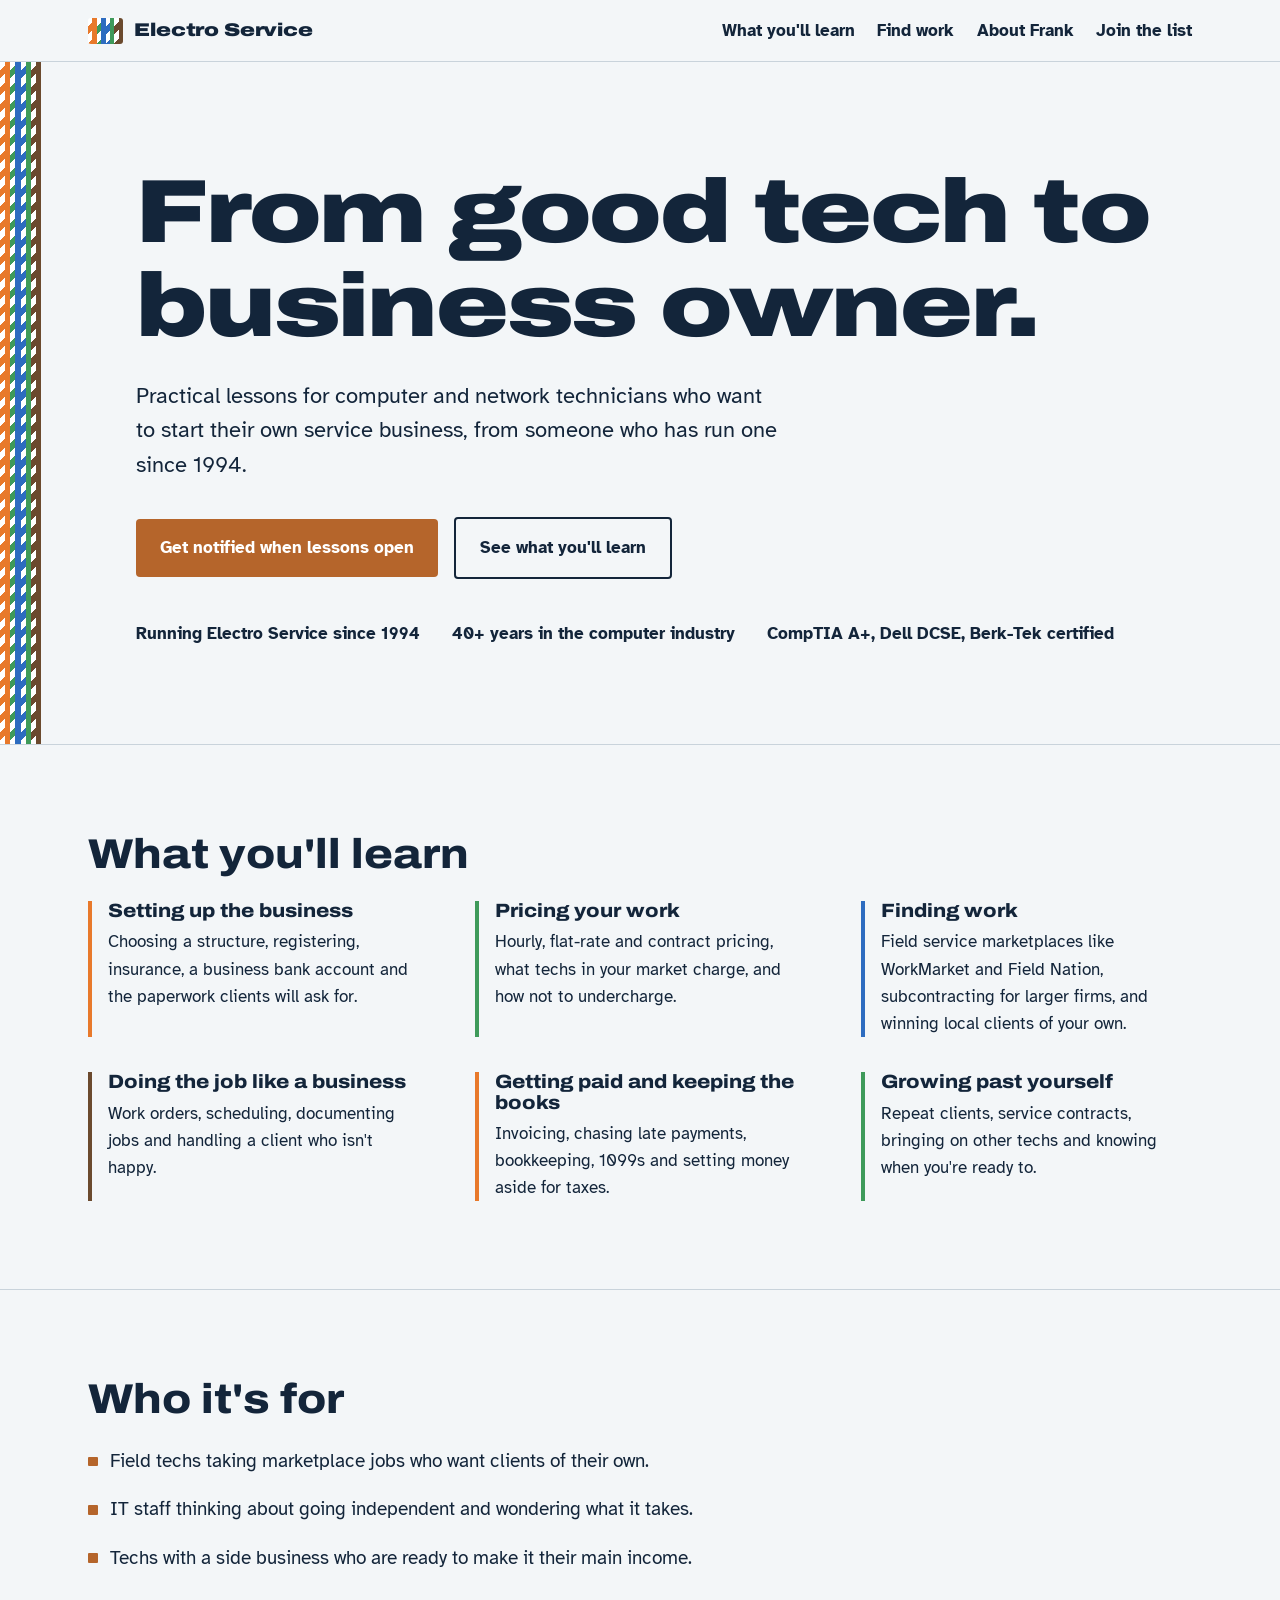
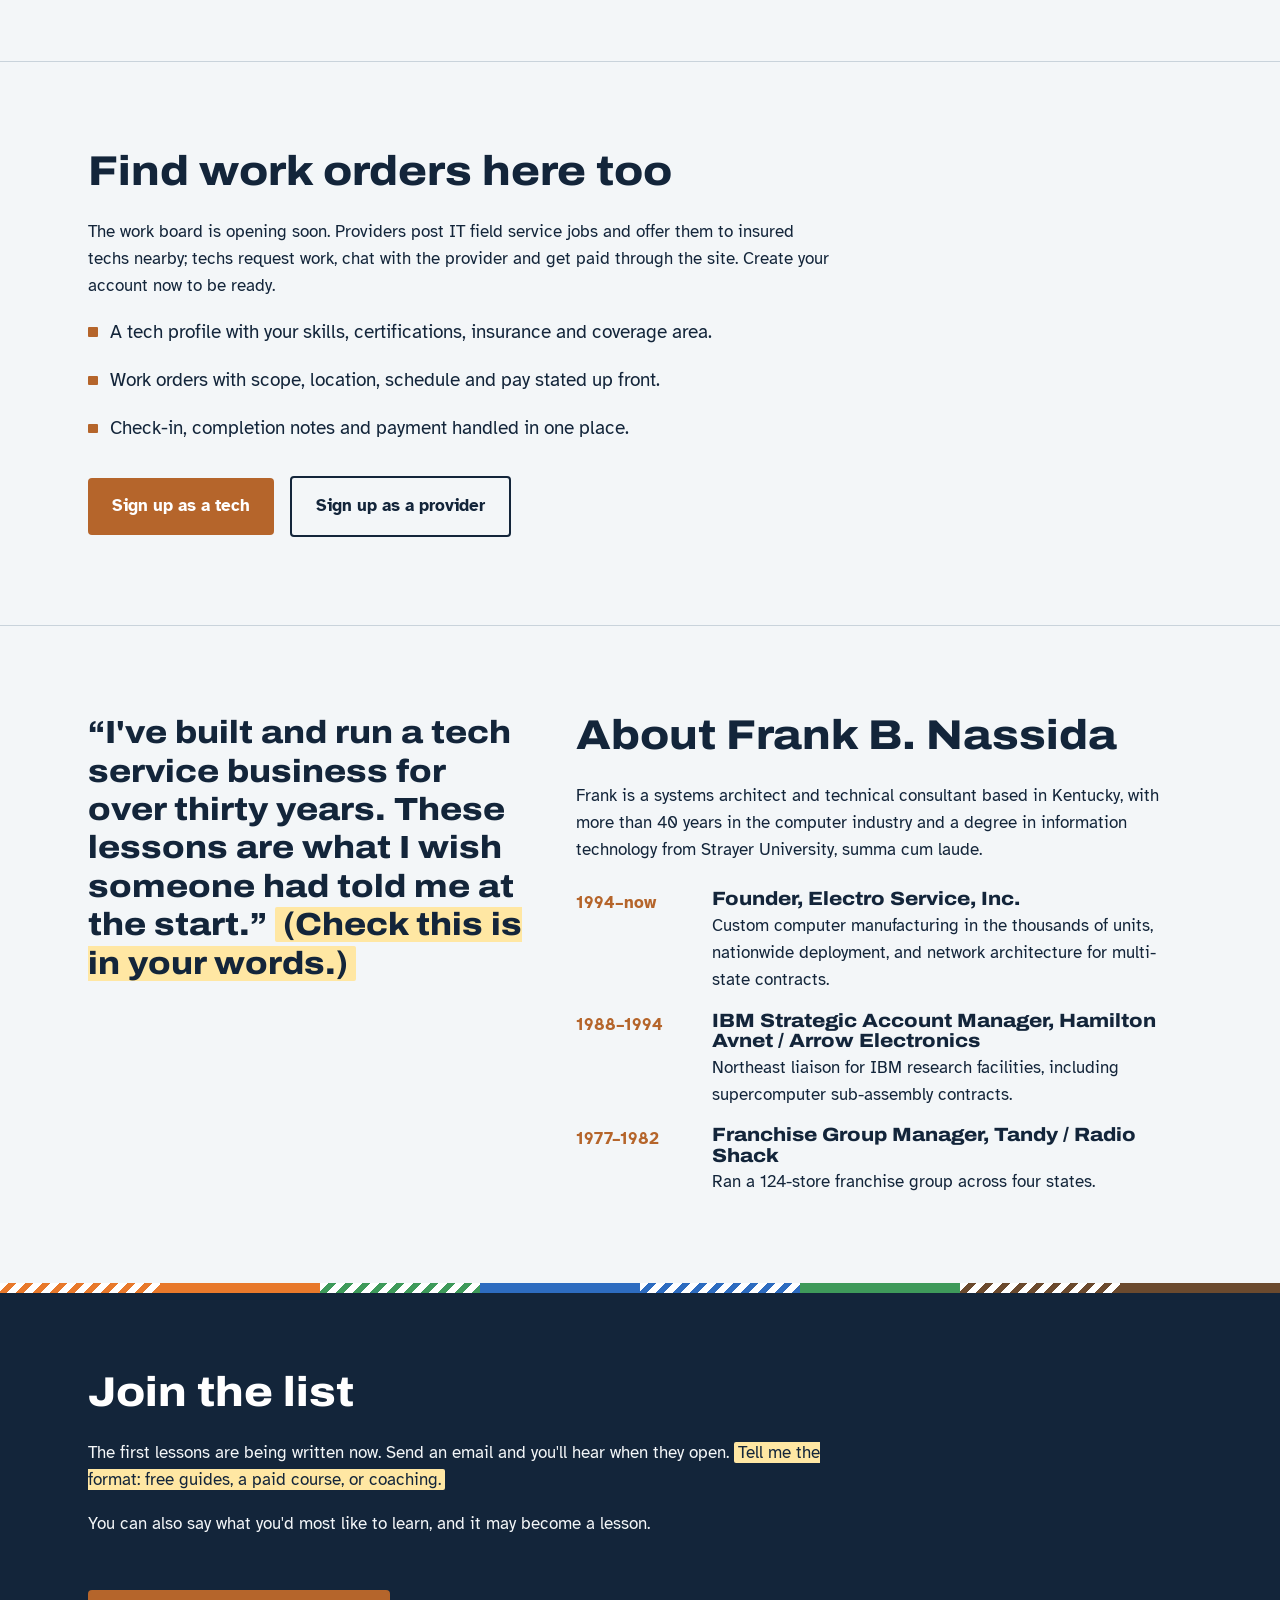
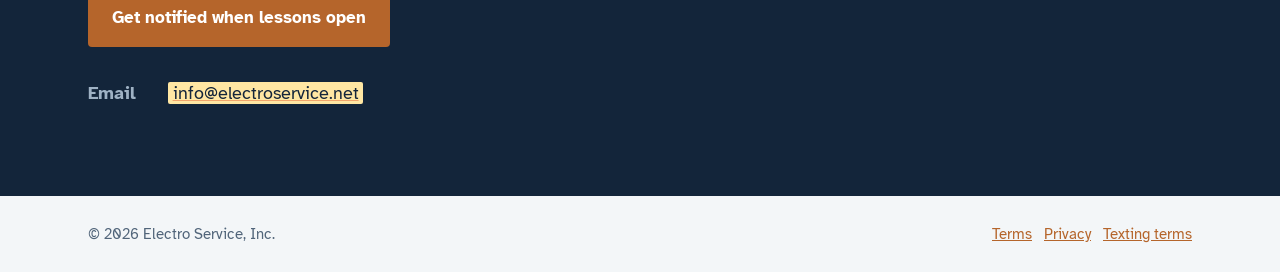
==== index.html @ e8573225 "Stage 6: texting through Twilio with masked numbers, verified opt-in, STOP handling, public texting " ====
<!DOCTYPE html>
<html lang="en">
<head>
<meta charset="utf-8">
<meta name="viewport" content="width=device-width, initial-scale=1">
<title>Electro Service | Start your own tech service business</title>
<meta name="description" content="Practical lessons for computer and network technicians starting their own service business, from a consultant who has run one since 1994.">
<link rel="preconnect" href="https://fonts.googleapis.com">
<link rel="preconnect" href="https://fonts.gstatic.com" crossorigin>
<link href="https://fonts.googleapis.com/css2?family=Archivo:wdth,wght@112,500;112,800;125,900&family=Atkinson+Hyperlegible:ital,wght@0,400;0,700;1,400&display=swap" rel="stylesheet">
<style>
  :root{
    --ink:#13253A;        /* deep slate blue: text, dark panels */
    --paper:#F3F6F8;      /* cool off-white page */
    --copper:#B5652B;     /* bare copper: links, primary action */
    --line:#C9D3DB;       /* quiet rules */
    /* T568B pair colours: the brand mark */
    --w-orange:#E8792B; --w-green:#3E9A5A; --w-blue:#2D6CC0; --w-brown:#6B4A2E;
    --measure:68ch;
  }
  *{box-sizing:border-box}
  html{scroll-behavior:smooth}
  @media (prefers-reduced-motion:reduce){html{scroll-behavior:auto}*{animation:none!important;transition:none!important}}
  body{margin:0;background:var(--paper);color:var(--ink);
    font:1.0625rem/1.6 "Atkinson Hyperlegible",system-ui,sans-serif}
  a{color:var(--copper)}
  a:focus-visible,button:focus-visible{outline:3px solid var(--w-blue);outline-offset:3px;border-radius:2px}
  .wrap{max-width:72rem;margin:0 auto;padding:0 1.5rem}
  h1,h2,h3{font-family:Archivo,sans-serif;font-stretch:112%;line-height:1.05;margin:0}
  h2{font-size:clamp(1.9rem,3.6vw,2.6rem);font-weight:800;margin-bottom:1.5rem}
  h3{font-size:1.2rem;font-weight:800}
  p{max-width:var(--measure)}
  .todo{background:#FFE7A3;color:var(--ink);padding:0 .25em;border-radius:2px}

  /* the wire stripe: eight conductors in T568B order */
  .wires{display:flex;height:100%}
  .wires i{flex:1}
  .wires i:nth-child(1){background:repeating-linear-gradient(135deg,#fff 0 6px,var(--w-orange) 6px 12px)}
  .wires i:nth-child(2){background:var(--w-orange)}
  .wires i:nth-child(3){background:repeating-linear-gradient(135deg,#fff 0 6px,var(--w-green) 6px 12px)}
  .wires i:nth-child(4){background:var(--w-blue)}
  .wires i:nth-child(5){background:repeating-linear-gradient(135deg,#fff 0 6px,var(--w-blue) 6px 12px)}
  .wires i:nth-child(6){background:var(--w-green)}
  .wires i:nth-child(7){background:repeating-linear-gradient(135deg,#fff 0 6px,var(--w-brown) 6px 12px)}
  .wires i:nth-child(8){background:var(--w-brown)}

  /* header */
  header{border-bottom:1px solid var(--line)}
  header .wrap{display:flex;align-items:center;justify-content:space-between;gap:1rem;padding-block:1rem}
  .brand{display:flex;align-items:center;gap:.7rem;text-decoration:none;color:var(--ink);
    font-family:Archivo,sans-serif;font-weight:900;font-stretch:125%;font-size:1.15rem;letter-spacing:-.01em}
  .brand .wires{width:2.2rem;height:1.6rem;border-radius:3px;overflow:hidden}
  nav{display:flex;gap:1.4rem;flex-wrap:wrap}
  nav a{color:var(--ink);text-decoration:none;font-weight:700}
  nav a:hover{color:var(--copper)}

  /* hero: the cable runs down the left and splays into the headline */
  .hero{position:relative;padding:clamp(3rem,8vw,6.5rem) 0 clamp(3rem,7vw,5rem)}
  .hero .run{position:absolute;left:0;top:0;bottom:0;width:clamp(1.2rem,3.2vw,2.6rem)}
  .hero .run .wires{flex-direction:row}
  .hero .wrap{padding-left:clamp(2.8rem,6vw,4.5rem)}
  .hero h1{font-size:clamp(2.6rem,7.2vw,5.6rem);font-weight:900;font-stretch:125%;letter-spacing:-.025em;max-width:14ch}
  .hero p.lede{font-size:clamp(1.15rem,1.8vw,1.35rem);margin:1.6rem 0 2.2rem;max-width:46ch}
  .actions{display:flex;flex-wrap:wrap;gap:1rem;align-items:center}
  .btn{display:inline-block;padding:.95rem 1.5rem;font-weight:700;text-decoration:none;border-radius:4px;font-size:1.05rem}
  .btn.primary{background:var(--copper);color:#fff}
  .btn.primary:hover{background:#9A5323}
  .btn.plain{color:var(--ink);border:2px solid var(--ink)}
  .btn.plain:hover{background:var(--ink);color:var(--paper)}
  .hero .facts{display:flex;flex-wrap:wrap;gap:.5rem 2rem;margin-top:2.6rem;padding:0;list-style:none;font-weight:700}

  section{padding:clamp(3rem,7vw,5.5rem) 0;border-top:1px solid var(--line)}

  /* services: a plain two-column list, not cards */
  .services{display:grid;grid-template-columns:repeat(auto-fit,minmax(18rem,1fr));gap:2.2rem 3.5rem;margin:0;padding:0;list-style:none}
  .services li{padding-left:1rem;border-left:4px solid var(--c,var(--w-blue))}
  .services li:nth-child(4n+1){--c:var(--w-orange)}
  .services li:nth-child(4n+2){--c:var(--w-green)}
  .services li:nth-child(4n+3){--c:var(--w-blue)}
  .services li:nth-child(4n+4){--c:var(--w-brown)}
  .services p{margin:.45rem 0 0}

  /* how a call goes: a real sequence */
  .steps{counter-reset:s;display:grid;grid-template-columns:repeat(auto-fit,minmax(15rem,1fr));gap:2rem;margin:0;padding:0;list-style:none}
  .steps li{counter-increment:s}
  .steps li::before{content:counter(s);display:block;font-family:Archivo,sans-serif;font-weight:900;font-stretch:125%;
    font-size:3rem;line-height:1;color:var(--copper);margin-bottom:.6rem}
  .steps p{margin:.4rem 0 0}

  .audience{margin:0;padding:0;list-style:none;display:grid;gap:1.1rem;max-width:var(--measure)}
  .audience li{font-size:1.2rem;padding-left:1.4rem;position:relative}
  .audience li::before{content:"";position:absolute;left:0;top:.55em;width:.6rem;height:.6rem;background:var(--copper);border-radius:1px}
  .career{margin:1.6rem 0 0;padding:0;list-style:none;display:grid;gap:1.1rem}
  .career li{display:grid;grid-template-columns:7.5rem 1fr;gap:1rem}
  .career .yrs{font-weight:700;color:var(--copper)}
  .career p{margin:.15rem 0 0}
  @media (max-width:760px){.career li{grid-template-columns:1fr;gap:.1rem}}

  /* about */
  .about{display:grid;grid-template-columns:minmax(0,1fr) minmax(0,1.4fr);gap:3rem;align-items:start}
  .about blockquote{margin:0;font-family:Archivo,sans-serif;font-weight:800;font-stretch:112%;font-size:clamp(1.5rem,2.6vw,2rem);line-height:1.2}

  /* contact panel */
  .contact{background:var(--ink);color:var(--paper);border-top:0;position:relative}
  .contact .band{position:absolute;left:0;right:0;top:0;height:10px}
  .contact h2{color:#fff}
  .contact a{color:#F2A46B}
  .contact dl{display:grid;grid-template-columns:max-content 1fr;gap:.9rem 2rem;margin:2rem 0 0;font-size:1.15rem}
  .contact dt{font-weight:700;color:#9FB2C4}
  .contact dd{margin:0}
  .contact .btn.primary{margin-top:2.2rem}

  footer{padding:1.6rem 0;font-size:.95rem;color:#51657A}
  footer .wrap{display:flex;justify-content:space-between;flex-wrap:wrap;gap:1rem}

  @media (max-width:760px){
    nav{display:none}
    .about{grid-template-columns:1fr}
    .contact dl{grid-template-columns:1fr;gap:.2rem}
    .contact dd{margin-bottom:.8rem}
  }
</style>
</head>
<body>

<header>
  <div class="wrap">
    <a class="brand" href="#top" aria-label="Electro Service, home">
      <span class="wires" aria-hidden="true"><i></i><i></i><i></i><i></i><i></i><i></i><i></i><i></i></span>
      Electro Service
    </a>
    <nav aria-label="Main">
      <a href="#learn">What you'll learn</a>
      <a href="#work">Find work</a>
      <a href="#about">About Frank</a>
      <a href="#join">Join the list</a>
    </nav>
  </div>
</header>

<main id="top">
  <div class="hero">
    <div class="run" aria-hidden="true"><span class="wires"><i></i><i></i><i></i><i></i><i></i><i></i><i></i><i></i></span></div>
    <div class="wrap">
      <h1>From good tech to business owner.</h1>
      <p class="lede">Practical lessons for computer and network technicians who want to start their own service business, from someone who has run one since 1994.</p>
      <div class="actions">
        <a class="btn primary" href="mailto:info@electroservice.net?subject=Notify%20me%20when%20lessons%20open">Get notified when lessons open</a>
        <a class="btn plain" href="#learn">See what you'll learn</a>
      </div>
      <ul class="facts">
        <li>Running Electro Service since 1994</li>
        <li>40+ years in the computer industry</li>
        <li>CompTIA A+, Dell DCSE, Berk-Tek certified</li>
      </ul>
    </div>
  </div>

  <section id="learn">
    <div class="wrap">
      <h2>What you'll learn</h2>
      <ul class="services">
        <li><h3>Setting up the business</h3><p>Choosing a structure, registering, insurance, a business bank account and the paperwork clients will ask for.</p></li>
        <li><h3>Pricing your work</h3><p>Hourly, flat-rate and contract pricing, what techs in your market charge, and how not to undercharge.</p></li>
        <li><h3>Finding work</h3><p>Field service marketplaces like WorkMarket and Field Nation, subcontracting for larger firms, and winning local clients of your own.</p></li>
        <li><h3>Doing the job like a business</h3><p>Work orders, scheduling, documenting jobs and handling a client who isn't happy.</p></li>
        <li><h3>Getting paid and keeping the books</h3><p>Invoicing, chasing late payments, bookkeeping, 1099s and setting money aside for taxes.</p></li>
        <li><h3>Growing past yourself</h3><p>Repeat clients, service contracts, bringing on other techs and knowing when you're ready to.</p></li>
      </ul>
    </div>
  </section>

  <section id="who">
    <div class="wrap">
      <h2>Who it's for</h2>
      <ul class="audience">
        <li>Field techs taking marketplace jobs who want clients of their own.</li>
        <li>IT staff thinking about going independent and wondering what it takes.</li>
        <li>Techs with a side business who are ready to make it their main income.</li>
      </ul>
    </div>
  </section>

  <section id="work" class="work">
    <div class="wrap">
      <h2>Find work orders here too</h2>
      <p>The work board is opening soon. Providers post IT field service jobs and offer them to insured techs nearby; techs request work, chat with the provider and get paid through the site. Create your account now to be ready.</p>
      <ul class="audience">
        <li>A tech profile with your skills, certifications, insurance and coverage area.</li>
        <li>Work orders with scope, location, schedule and pay stated up front.</li>
        <li>Check-in, completion notes and payment handled in one place.</li>
      </ul>
      <div class="actions" style="margin-top:2rem">
        <a class="btn primary" href="/portal/register.php?as=tech">Sign up as a tech</a>
        <a class="btn plain" href="/portal/register.php?as=provider">Sign up as a provider</a>
      </div>
    </div>
  </section>

  <section id="about">
    <div class="wrap about">
      <blockquote>“I've built and run a tech service business for over thirty years. These lessons are what I wish someone had told me at the start.” <span class="todo">(Check this is in your words.)</span></blockquote>
      <div>
        <h2>About Frank B. Nassida</h2>
        <p>Frank is a systems architect and technical consultant based in Kentucky, with more than 40 years in the computer industry and a degree in information technology from Strayer University, summa cum laude.</p>
        <ul class="career">
          <li><span class="yrs">1994–now</span><div><h3>Founder, Electro Service, Inc.</h3><p>Custom computer manufacturing in the thousands of units, nationwide deployment, and network architecture for multi-state contracts.</p></div></li>
          <li><span class="yrs">1988–1994</span><div><h3>IBM Strategic Account Manager, Hamilton Avnet / Arrow Electronics</h3><p>Northeast liaison for IBM research facilities, including supercomputer sub-assembly contracts.</p></div></li>
          <li><span class="yrs">1977–1982</span><div><h3>Franchise Group Manager, Tandy / Radio Shack</h3><p>Ran a 124-store franchise group across four states.</p></div></li>
        </ul>
      </div>
    </div>
  </section>

  <section id="join" class="contact">
    <span class="band wires" aria-hidden="true"><i></i><i></i><i></i><i></i><i></i><i></i><i></i><i></i></span>
    <div class="wrap">
      <h2>Join the list</h2>
      <p>The first lessons are being written now. Send an email and you'll hear when they open. <span class="todo">Tell me the format: free guides, a paid course, or coaching.</span></p>
      <p>You can also say what you'd most like to learn, and it may become a lesson.</p>
      <a class="btn primary" href="mailto:info@electroservice.net?subject=Notify%20me%20when%20lessons%20open">Get notified when lessons open</a>
      <dl>
        <dt>Email</dt><dd><a href="mailto:info@electroservice.net"><span class="todo">info@electroservice.net</span></a></dd>
      </dl>
    </div>
  </section>
</main>

<footer>
  <div class="wrap">
    <span>© 2026 Electro Service, Inc.</span>
    <span><a href="/terms.html">Terms</a>&nbsp;&nbsp; <a href="/privacy.html">Privacy</a>&nbsp;&nbsp; <a href="/sms.html">Texting terms</a></span>
  </div>
</footer>

</body>
</html>
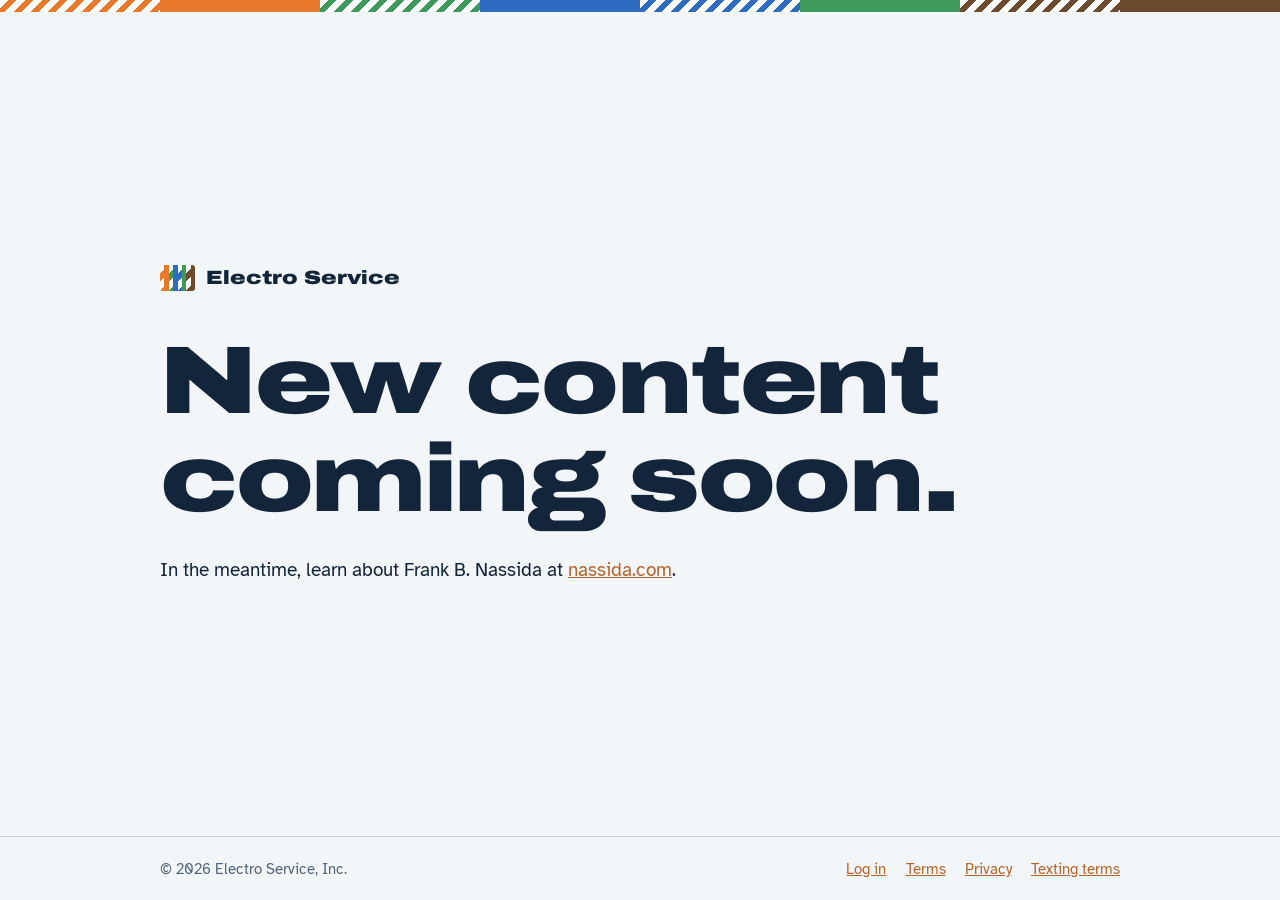
==== commit 60a9e75e: "Temporary coming-soon homepage; full homepage kept as home.html with nassida.com link Co-Authored-By" ====
--- a/index.html
+++ b/index.html
@@ -3,37 +3,21 @@
 <head>
 <meta charset="utf-8">
 <meta name="viewport" content="width=device-width, initial-scale=1">
-<title>Electro Service | Start your own tech service business</title>
-<meta name="description" content="Practical lessons for computer and network technicians starting their own service business, from a consultant who has run one since 1994.">
+<title>Electro Service | New content coming soon</title>
+<meta name="description" content="Electro Service, Inc. New content is coming soon.">
 <link rel="preconnect" href="https://fonts.googleapis.com">
 <link rel="preconnect" href="https://fonts.gstatic.com" crossorigin>
-<link href="https://fonts.googleapis.com/css2?family=Archivo:wdth,wght@112,500;112,800;125,900&family=Atkinson+Hyperlegible:ital,wght@0,400;0,700;1,400&display=swap" rel="stylesheet">
+<link href="https://fonts.googleapis.com/css2?family=Archivo:wdth,wght@125,900&family=Atkinson+Hyperlegible:wght@400;700&display=swap" rel="stylesheet">
 <style>
-  :root{
-    --ink:#13253A;        /* deep slate blue: text, dark panels */
-    --paper:#F3F6F8;      /* cool off-white page */
-    --copper:#B5652B;     /* bare copper: links, primary action */
-    --line:#C9D3DB;       /* quiet rules */
-    /* T568B pair colours: the brand mark */
-    --w-orange:#E8792B; --w-green:#3E9A5A; --w-blue:#2D6CC0; --w-brown:#6B4A2E;
-    --measure:68ch;
-  }
+  :root{--ink:#13253A;--paper:#F3F6F8;--copper:#B5652B;--line:#C9D3DB;--muted:#51657A;
+    --w-orange:#E8792B;--w-green:#3E9A5A;--w-blue:#2D6CC0;--w-brown:#6B4A2E}
   *{box-sizing:border-box}
-  html{scroll-behavior:smooth}
-  @media (prefers-reduced-motion:reduce){html{scroll-behavior:auto}*{animation:none!important;transition:none!important}}
-  body{margin:0;background:var(--paper);color:var(--ink);
-    font:1.0625rem/1.6 "Atkinson Hyperlegible",system-ui,sans-serif}
+  html,body{height:100%}
+  body{margin:0;background:var(--paper);color:var(--ink);font:1.0625rem/1.6 "Atkinson Hyperlegible",system-ui,sans-serif;
+    display:flex;flex-direction:column}
   a{color:var(--copper)}
-  a:focus-visible,button:focus-visible{outline:3px solid var(--w-blue);outline-offset:3px;border-radius:2px}
-  .wrap{max-width:72rem;margin:0 auto;padding:0 1.5rem}
-  h1,h2,h3{font-family:Archivo,sans-serif;font-stretch:112%;line-height:1.05;margin:0}
-  h2{font-size:clamp(1.9rem,3.6vw,2.6rem);font-weight:800;margin-bottom:1.5rem}
-  h3{font-size:1.2rem;font-weight:800}
-  p{max-width:var(--measure)}
-  .todo{background:#FFE7A3;color:var(--ink);padding:0 .25em;border-radius:2px}
-
-  /* the wire stripe: eight conductors in T568B order */
-  .wires{display:flex;height:100%}
+  a:focus-visible{outline:3px solid var(--w-blue);outline-offset:3px}
+  .wires{display:flex}
   .wires i{flex:1}
   .wires i:nth-child(1){background:repeating-linear-gradient(135deg,#fff 0 6px,var(--w-orange) 6px 12px)}
   .wires i:nth-child(2){background:var(--w-orange)}
@@ -43,195 +27,33 @@
   .wires i:nth-child(6){background:var(--w-green)}
   .wires i:nth-child(7){background:repeating-linear-gradient(135deg,#fff 0 6px,var(--w-brown) 6px 12px)}
   .wires i:nth-child(8){background:var(--w-brown)}
-
-  /* header */
-  header{border-bottom:1px solid var(--line)}
-  header .wrap{display:flex;align-items:center;justify-content:space-between;gap:1rem;padding-block:1rem}
-  .brand{display:flex;align-items:center;gap:.7rem;text-decoration:none;color:var(--ink);
-    font-family:Archivo,sans-serif;font-weight:900;font-stretch:125%;font-size:1.15rem;letter-spacing:-.01em}
+  .band{height:12px}
+  main{flex:1;display:flex;align-items:center;padding:3rem 1.5rem}
+  .inner{max-width:60rem;margin:0 auto;width:100%}
+  .brand{display:flex;align-items:center;gap:.7rem;font-family:Archivo,sans-serif;font-weight:900;font-stretch:125%;font-size:1.2rem;margin-bottom:2.5rem}
   .brand .wires{width:2.2rem;height:1.6rem;border-radius:3px;overflow:hidden}
-  nav{display:flex;gap:1.4rem;flex-wrap:wrap}
-  nav a{color:var(--ink);text-decoration:none;font-weight:700}
-  nav a:hover{color:var(--copper)}
-
-  /* hero: the cable runs down the left and splays into the headline */
-  .hero{position:relative;padding:clamp(3rem,8vw,6.5rem) 0 clamp(3rem,7vw,5rem)}
-  .hero .run{position:absolute;left:0;top:0;bottom:0;width:clamp(1.2rem,3.2vw,2.6rem)}
-  .hero .run .wires{flex-direction:row}
-  .hero .wrap{padding-left:clamp(2.8rem,6vw,4.5rem)}
-  .hero h1{font-size:clamp(2.6rem,7.2vw,5.6rem);font-weight:900;font-stretch:125%;letter-spacing:-.025em;max-width:14ch}
-  .hero p.lede{font-size:clamp(1.15rem,1.8vw,1.35rem);margin:1.6rem 0 2.2rem;max-width:46ch}
-  .actions{display:flex;flex-wrap:wrap;gap:1rem;align-items:center}
-  .btn{display:inline-block;padding:.95rem 1.5rem;font-weight:700;text-decoration:none;border-radius:4px;font-size:1.05rem}
-  .btn.primary{background:var(--copper);color:#fff}
-  .btn.primary:hover{background:#9A5323}
-  .btn.plain{color:var(--ink);border:2px solid var(--ink)}
-  .btn.plain:hover{background:var(--ink);color:var(--paper)}
-  .hero .facts{display:flex;flex-wrap:wrap;gap:.5rem 2rem;margin-top:2.6rem;padding:0;list-style:none;font-weight:700}
-
-  section{padding:clamp(3rem,7vw,5.5rem) 0;border-top:1px solid var(--line)}
-
-  /* services: a plain two-column list, not cards */
-  .services{display:grid;grid-template-columns:repeat(auto-fit,minmax(18rem,1fr));gap:2.2rem 3.5rem;margin:0;padding:0;list-style:none}
-  .services li{padding-left:1rem;border-left:4px solid var(--c,var(--w-blue))}
-  .services li:nth-child(4n+1){--c:var(--w-orange)}
-  .services li:nth-child(4n+2){--c:var(--w-green)}
-  .services li:nth-child(4n+3){--c:var(--w-blue)}
-  .services li:nth-child(4n+4){--c:var(--w-brown)}
-  .services p{margin:.45rem 0 0}
-
-  /* how a call goes: a real sequence */
-  .steps{counter-reset:s;display:grid;grid-template-columns:repeat(auto-fit,minmax(15rem,1fr));gap:2rem;margin:0;padding:0;list-style:none}
-  .steps li{counter-increment:s}
-  .steps li::before{content:counter(s);display:block;font-family:Archivo,sans-serif;font-weight:900;font-stretch:125%;
-    font-size:3rem;line-height:1;color:var(--copper);margin-bottom:.6rem}
-  .steps p{margin:.4rem 0 0}
-
-  .audience{margin:0;padding:0;list-style:none;display:grid;gap:1.1rem;max-width:var(--measure)}
-  .audience li{font-size:1.2rem;padding-left:1.4rem;position:relative}
-  .audience li::before{content:"";position:absolute;left:0;top:.55em;width:.6rem;height:.6rem;background:var(--copper);border-radius:1px}
-  .career{margin:1.6rem 0 0;padding:0;list-style:none;display:grid;gap:1.1rem}
-  .career li{display:grid;grid-template-columns:7.5rem 1fr;gap:1rem}
-  .career .yrs{font-weight:700;color:var(--copper)}
-  .career p{margin:.15rem 0 0}
-  @media (max-width:760px){.career li{grid-template-columns:1fr;gap:.1rem}}
-
-  /* about */
-  .about{display:grid;grid-template-columns:minmax(0,1fr) minmax(0,1.4fr);gap:3rem;align-items:start}
-  .about blockquote{margin:0;font-family:Archivo,sans-serif;font-weight:800;font-stretch:112%;font-size:clamp(1.5rem,2.6vw,2rem);line-height:1.2}
-
-  /* contact panel */
-  .contact{background:var(--ink);color:var(--paper);border-top:0;position:relative}
-  .contact .band{position:absolute;left:0;right:0;top:0;height:10px}
-  .contact h2{color:#fff}
-  .contact a{color:#F2A46B}
-  .contact dl{display:grid;grid-template-columns:max-content 1fr;gap:.9rem 2rem;margin:2rem 0 0;font-size:1.15rem}
-  .contact dt{font-weight:700;color:#9FB2C4}
-  .contact dd{margin:0}
-  .contact .btn.primary{margin-top:2.2rem}
-
-  footer{padding:1.6rem 0;font-size:.95rem;color:#51657A}
-  footer .wrap{display:flex;justify-content:space-between;flex-wrap:wrap;gap:1rem}
-
-  @media (max-width:760px){
-    nav{display:none}
-    .about{grid-template-columns:1fr}
-    .contact dl{grid-template-columns:1fr;gap:.2rem}
-    .contact dd{margin-bottom:.8rem}
-  }
+  h1{font-family:Archivo,sans-serif;font-weight:900;font-stretch:125%;letter-spacing:-.025em;line-height:1.02;
+    font-size:clamp(2.8rem,8vw,6rem);margin:0;max-width:12ch}
+  p{max-width:46ch;font-size:1.2rem;margin:1.6rem 0 0}
+  footer{border-top:1px solid var(--line);padding:1.2rem 1.5rem;color:var(--muted);font-size:.95rem}
+  footer .row{max-width:60rem;margin:0 auto;display:flex;justify-content:space-between;flex-wrap:wrap;gap:1rem}
+  footer nav{display:flex;gap:1.2rem;flex-wrap:wrap}
 </style>
 </head>
 <body>
-
-<header>
-  <div class="wrap">
-    <a class="brand" href="#top" aria-label="Electro Service, home">
-      <span class="wires" aria-hidden="true"><i></i><i></i><i></i><i></i><i></i><i></i><i></i><i></i></span>
-      Electro Service
-    </a>
-    <nav aria-label="Main">
-      <a href="#learn">What you'll learn</a>
-      <a href="#work">Find work</a>
-      <a href="#about">About Frank</a>
-      <a href="#join">Join the list</a>
-    </nav>
+<span class="band wires" aria-hidden="true"><i></i><i></i><i></i><i></i><i></i><i></i><i></i><i></i></span>
+<main>
+  <div class="inner">
+    <div class="brand"><span class="wires" aria-hidden="true"><i></i><i></i><i></i><i></i><i></i><i></i><i></i><i></i></span>Electro Service</div>
+    <h1>New content coming soon.</h1>
+    <p>In the meantime, learn about Frank B. Nassida at <a href="https://nassida.com" rel="noopener">nassida.com</a>.</p>
   </div>
-</header>
-
-<main id="top">
-  <div class="hero">
-    <div class="run" aria-hidden="true"><span class="wires"><i></i><i></i><i></i><i></i><i></i><i></i><i></i><i></i></span></div>
-    <div class="wrap">
-      <h1>From good tech to business owner.</h1>
-      <p class="lede">Practical lessons for computer and network technicians who want to start their own service business, from someone who has run one since 1994.</p>
-      <div class="actions">
-        <a class="btn primary" href="mailto:info@electroservice.net?subject=Notify%20me%20when%20lessons%20open">Get notified when lessons open</a>
-        <a class="btn plain" href="#learn">See what you'll learn</a>
-      </div>
-      <ul class="facts">
-        <li>Running Electro Service since 1994</li>
-        <li>40+ years in the computer industry</li>
-        <li>CompTIA A+, Dell DCSE, Berk-Tek certified</li>
-      </ul>
-    </div>
-  </div>
-
-  <section id="learn">
-    <div class="wrap">
-      <h2>What you'll learn</h2>
-      <ul class="services">
-        <li><h3>Setting up the business</h3><p>Choosing a structure, registering, insurance, a business bank account and the paperwork clients will ask for.</p></li>
-        <li><h3>Pricing your work</h3><p>Hourly, flat-rate and contract pricing, what techs in your market charge, and how not to undercharge.</p></li>
-        <li><h3>Finding work</h3><p>Field service marketplaces like WorkMarket and Field Nation, subcontracting for larger firms, and winning local clients of your own.</p></li>
-        <li><h3>Doing the job like a business</h3><p>Work orders, scheduling, documenting jobs and handling a client who isn't happy.</p></li>
-        <li><h3>Getting paid and keeping the books</h3><p>Invoicing, chasing late payments, bookkeeping, 1099s and setting money aside for taxes.</p></li>
-        <li><h3>Growing past yourself</h3><p>Repeat clients, service contracts, bringing on other techs and knowing when you're ready to.</p></li>
-      </ul>
-    </div>
-  </section>
-
-  <section id="who">
-    <div class="wrap">
-      <h2>Who it's for</h2>
-      <ul class="audience">
-        <li>Field techs taking marketplace jobs who want clients of their own.</li>
-        <li>IT staff thinking about going independent and wondering what it takes.</li>
-        <li>Techs with a side business who are ready to make it their main income.</li>
-      </ul>
-    </div>
-  </section>
-
-  <section id="work" class="work">
-    <div class="wrap">
-      <h2>Find work orders here too</h2>
-      <p>The work board is opening soon. Providers post IT field service jobs and offer them to insured techs nearby; techs request work, chat with the provider and get paid through the site. Create your account now to be ready.</p>
-      <ul class="audience">
-        <li>A tech profile with your skills, certifications, insurance and coverage area.</li>
-        <li>Work orders with scope, location, schedule and pay stated up front.</li>
-        <li>Check-in, completion notes and payment handled in one place.</li>
-      </ul>
-      <div class="actions" style="margin-top:2rem">
-        <a class="btn primary" href="/portal/register.php?as=tech">Sign up as a tech</a>
-        <a class="btn plain" href="/portal/register.php?as=provider">Sign up as a provider</a>
-      </div>
-    </div>
-  </section>
-
-  <section id="about">
-    <div class="wrap about">
-      <blockquote>“I've built and run a tech service business for over thirty years. These lessons are what I wish someone had told me at the start.” <span class="todo">(Check this is in your words.)</span></blockquote>
-      <div>
-        <h2>About Frank B. Nassida</h2>
-        <p>Frank is a systems architect and technical consultant based in Kentucky, with more than 40 years in the computer industry and a degree in information technology from Strayer University, summa cum laude.</p>
-        <ul class="career">
-          <li><span class="yrs">1994–now</span><div><h3>Founder, Electro Service, Inc.</h3><p>Custom computer manufacturing in the thousands of units, nationwide deployment, and network architecture for multi-state contracts.</p></div></li>
-          <li><span class="yrs">1988–1994</span><div><h3>IBM Strategic Account Manager, Hamilton Avnet / Arrow Electronics</h3><p>Northeast liaison for IBM research facilities, including supercomputer sub-assembly contracts.</p></div></li>
-          <li><span class="yrs">1977–1982</span><div><h3>Franchise Group Manager, Tandy / Radio Shack</h3><p>Ran a 124-store franchise group across four states.</p></div></li>
-        </ul>
-      </div>
-    </div>
-  </section>
-
-  <section id="join" class="contact">
-    <span class="band wires" aria-hidden="true"><i></i><i></i><i></i><i></i><i></i><i></i><i></i><i></i></span>
-    <div class="wrap">
-      <h2>Join the list</h2>
-      <p>The first lessons are being written now. Send an email and you'll hear when they open. <span class="todo">Tell me the format: free guides, a paid course, or coaching.</span></p>
-      <p>You can also say what you'd most like to learn, and it may become a lesson.</p>
-      <a class="btn primary" href="mailto:info@electroservice.net?subject=Notify%20me%20when%20lessons%20open">Get notified when lessons open</a>
-      <dl>
-        <dt>Email</dt><dd><a href="mailto:info@electroservice.net"><span class="todo">info@electroservice.net</span></a></dd>
-      </dl>
-    </div>
-  </section>
 </main>
-
 <footer>
-  <div class="wrap">
+  <div class="row">
     <span>© 2026 Electro Service, Inc.</span>
-    <span><a href="/terms.html">Terms</a>&nbsp;&nbsp; <a href="/privacy.html">Privacy</a>&nbsp;&nbsp; <a href="/sms.html">Texting terms</a></span>
+    <nav aria-label="Site"><a href="/portal/login.php">Log in</a><a href="/terms.html">Terms</a><a href="/privacy.html">Privacy</a><a href="/sms.html">Texting terms</a></nav>
   </div>
 </footer>
-
 </body>
 </html>
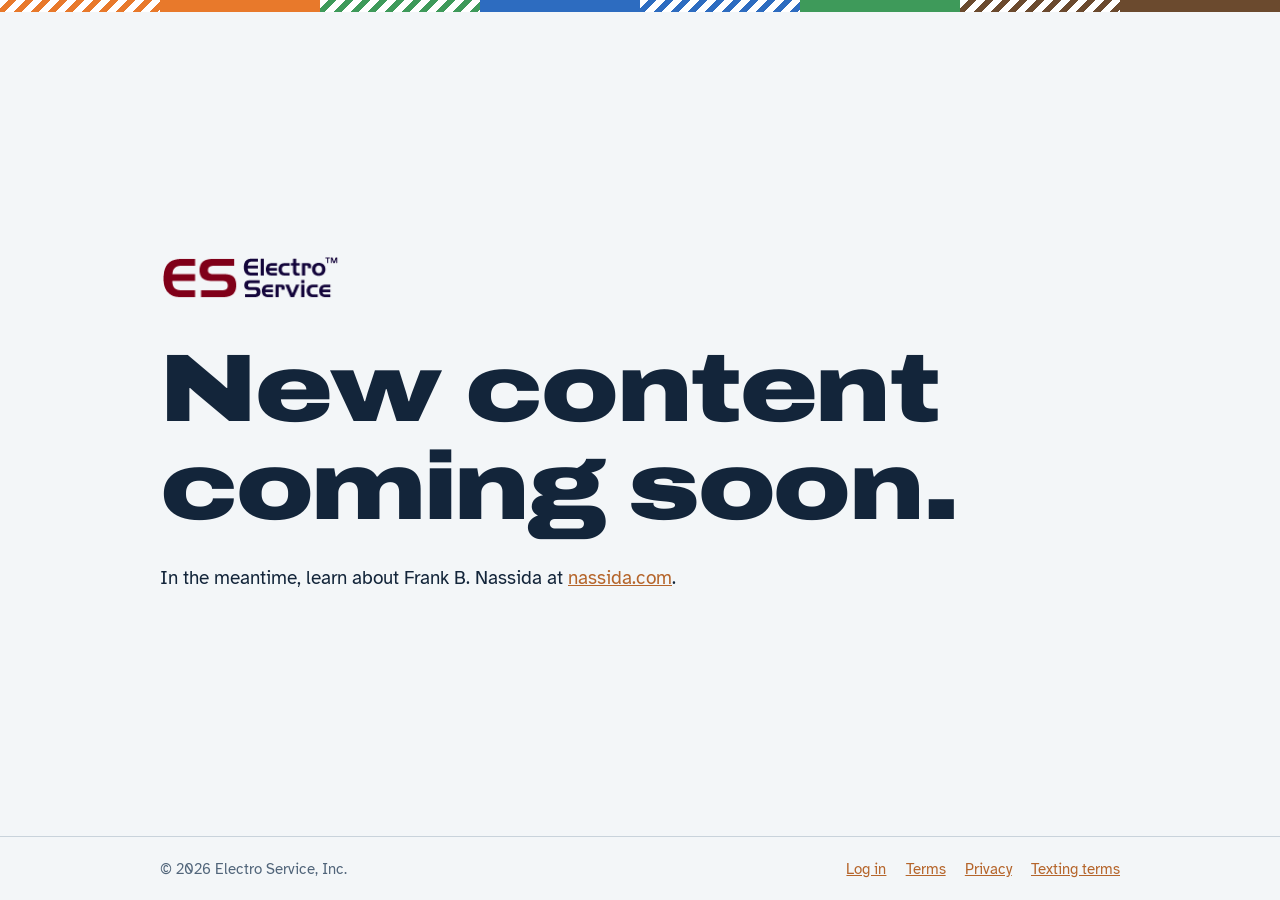
==== commit 58185b7e: "Add Electro Service logo to site header and coming-soon page Co-Authored-By: Claude Opus 5.5 <norepl" ====
--- a/index.html
+++ b/index.html
@@ -38,13 +38,14 @@
   footer{border-top:1px solid var(--line);padding:1.2rem 1.5rem;color:var(--muted);font-size:.95rem}
   footer .row{max-width:60rem;margin:0 auto;display:flex;justify-content:space-between;flex-wrap:wrap;gap:1rem}
   footer nav{display:flex;gap:1.2rem;flex-wrap:wrap}
+  .brand img{display:block;height:2.9rem;width:auto}
 </style>
 </head>
 <body>
 <span class="band wires" aria-hidden="true"><i></i><i></i><i></i><i></i><i></i><i></i><i></i><i></i></span>
 <main>
   <div class="inner">
-    <div class="brand"><span class="wires" aria-hidden="true"><i></i><i></i><i></i><i></i><i></i><i></i><i></i><i></i></span>Electro Service</div>
+    <div class="brand"><img src="/assets/logobig.gif" width="182" height="47" alt="Electro Service"></div>
     <h1>New content coming soon.</h1>
     <p>In the meantime, learn about Frank B. Nassida at <a href="https://nassida.com" rel="noopener">nassida.com</a>.</p>
   </div>
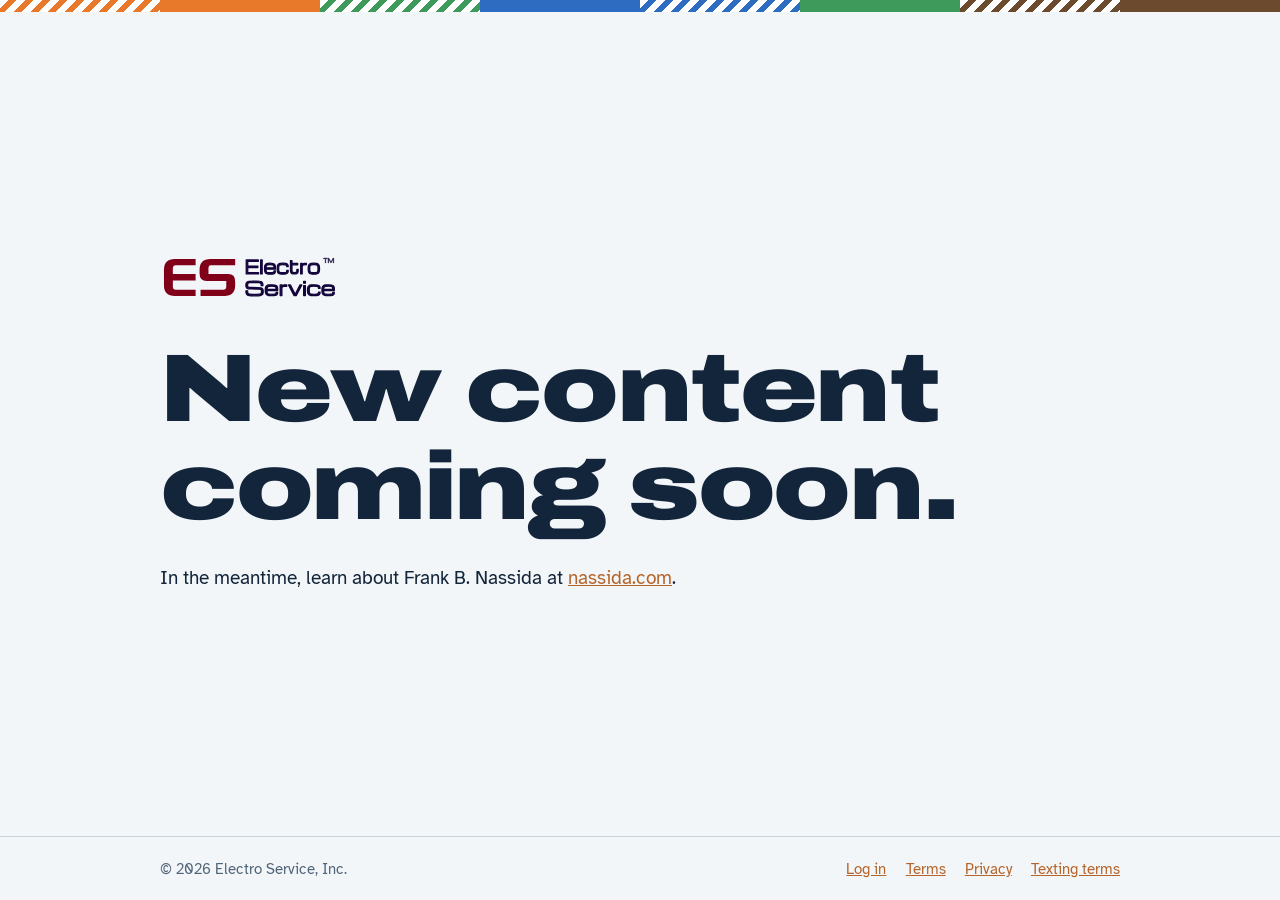
==== commit 0f4ad22c: "Sharp SVG version of the Electro Service logo for all screen sizes Co-Authored-By: Claude Opus 5.5 <" ====
--- a/index.html
+++ b/index.html
@@ -45,7 +45,7 @@
 <span class="band wires" aria-hidden="true"><i></i><i></i><i></i><i></i><i></i><i></i><i></i><i></i></span>
 <main>
   <div class="inner">
-    <div class="brand"><img src="/assets/logobig.gif" width="182" height="47" alt="Electro Service"></div>
+    <div class="brand"><img src="/assets/logo.svg" width="182" height="47" alt="Electro Service"></div>
     <h1>New content coming soon.</h1>
     <p>In the meantime, learn about Frank B. Nassida at <a href="https://nassida.com" rel="noopener">nassida.com</a>.</p>
   </div>
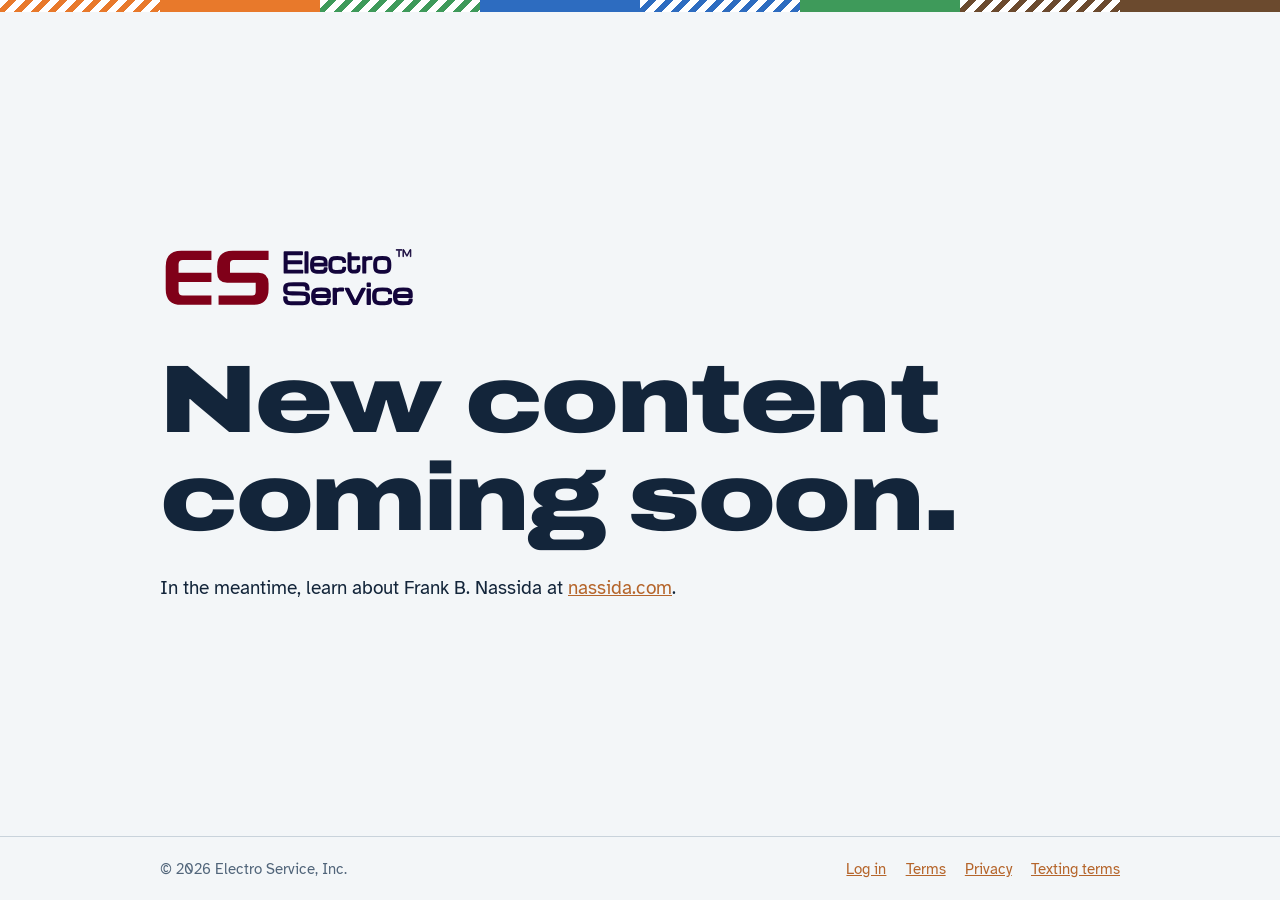
==== commit ede9d5f4: "Larger logo on coming-soon page Co-Authored-By: Claude Opus 5.5 <noreply@anthropic.com> Claude-Sessi" ====
--- a/index.html
+++ b/index.html
@@ -38,7 +38,7 @@
   footer{border-top:1px solid var(--line);padding:1.2rem 1.5rem;color:var(--muted);font-size:.95rem}
   footer .row{max-width:60rem;margin:0 auto;display:flex;justify-content:space-between;flex-wrap:wrap;gap:1rem}
   footer nav{display:flex;gap:1.2rem;flex-wrap:wrap}
-  .brand img{display:block;height:2.9rem;width:auto}
+  .brand img{display:block;height:4.2rem;width:auto}
 </style>
 </head>
 <body>
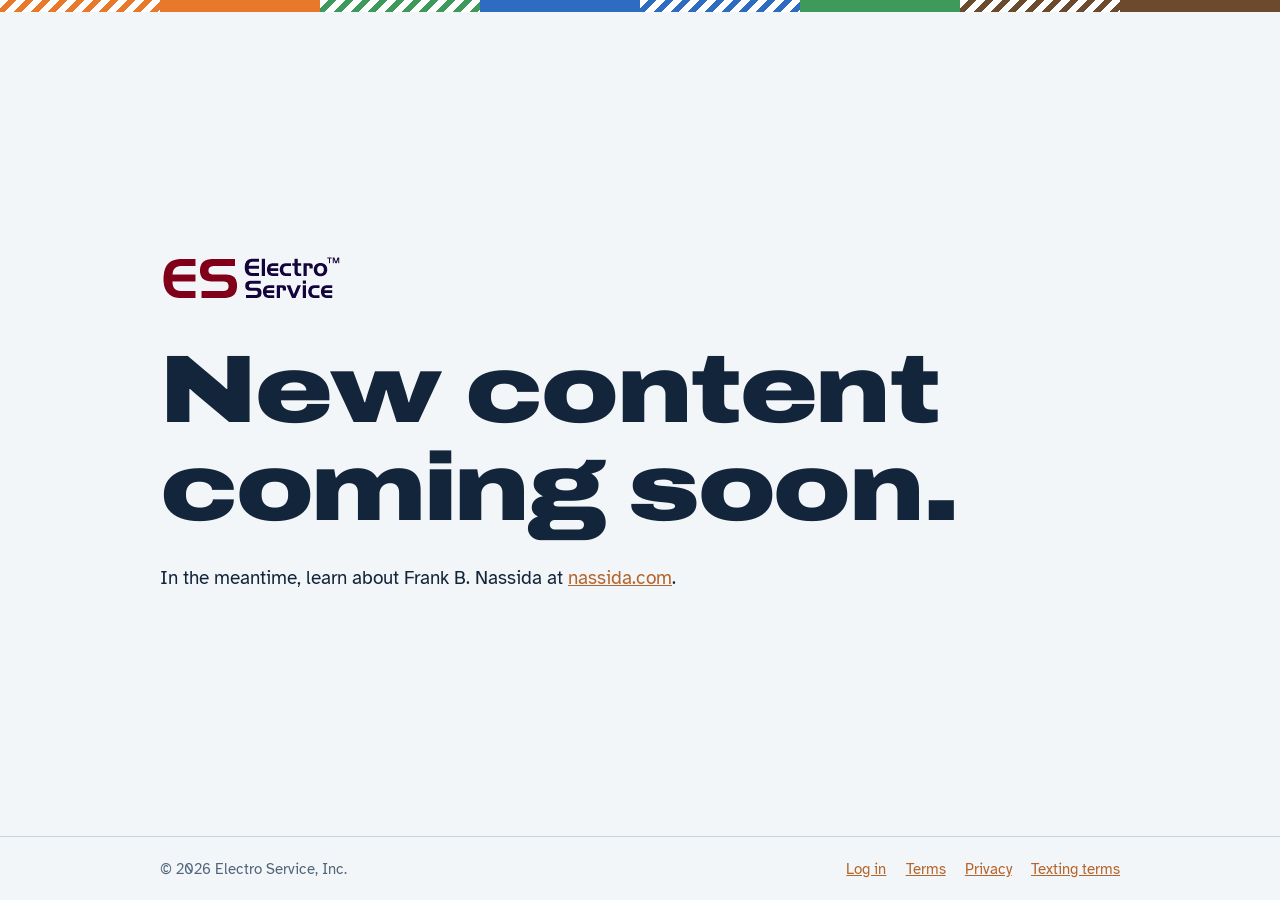
==== commit 402c7d12: "Back to the original logo GIF (Handel Gothic) at its natural size Co-Authored-By: Claude Opus 5.5 <n" ====
--- a/index.html
+++ b/index.html
@@ -38,14 +38,14 @@
   footer{border-top:1px solid var(--line);padding:1.2rem 1.5rem;color:var(--muted);font-size:.95rem}
   footer .row{max-width:60rem;margin:0 auto;display:flex;justify-content:space-between;flex-wrap:wrap;gap:1rem}
   footer nav{display:flex;gap:1.2rem;flex-wrap:wrap}
-  .brand img{display:block;height:4.2rem;width:auto}
+  .brand img{display:block;height:47px;width:auto}
 </style>
 </head>
 <body>
 <span class="band wires" aria-hidden="true"><i></i><i></i><i></i><i></i><i></i><i></i><i></i><i></i></span>
 <main>
   <div class="inner">
-    <div class="brand"><img src="/assets/logo.svg" width="182" height="47" alt="Electro Service"></div>
+    <div class="brand"><img src="/assets/logobig.gif" width="182" height="47" alt="Electro Service"></div>
     <h1>New content coming soon.</h1>
     <p>In the meantime, learn about Frank B. Nassida at <a href="https://nassida.com" rel="noopener">nassida.com</a>.</p>
   </div>
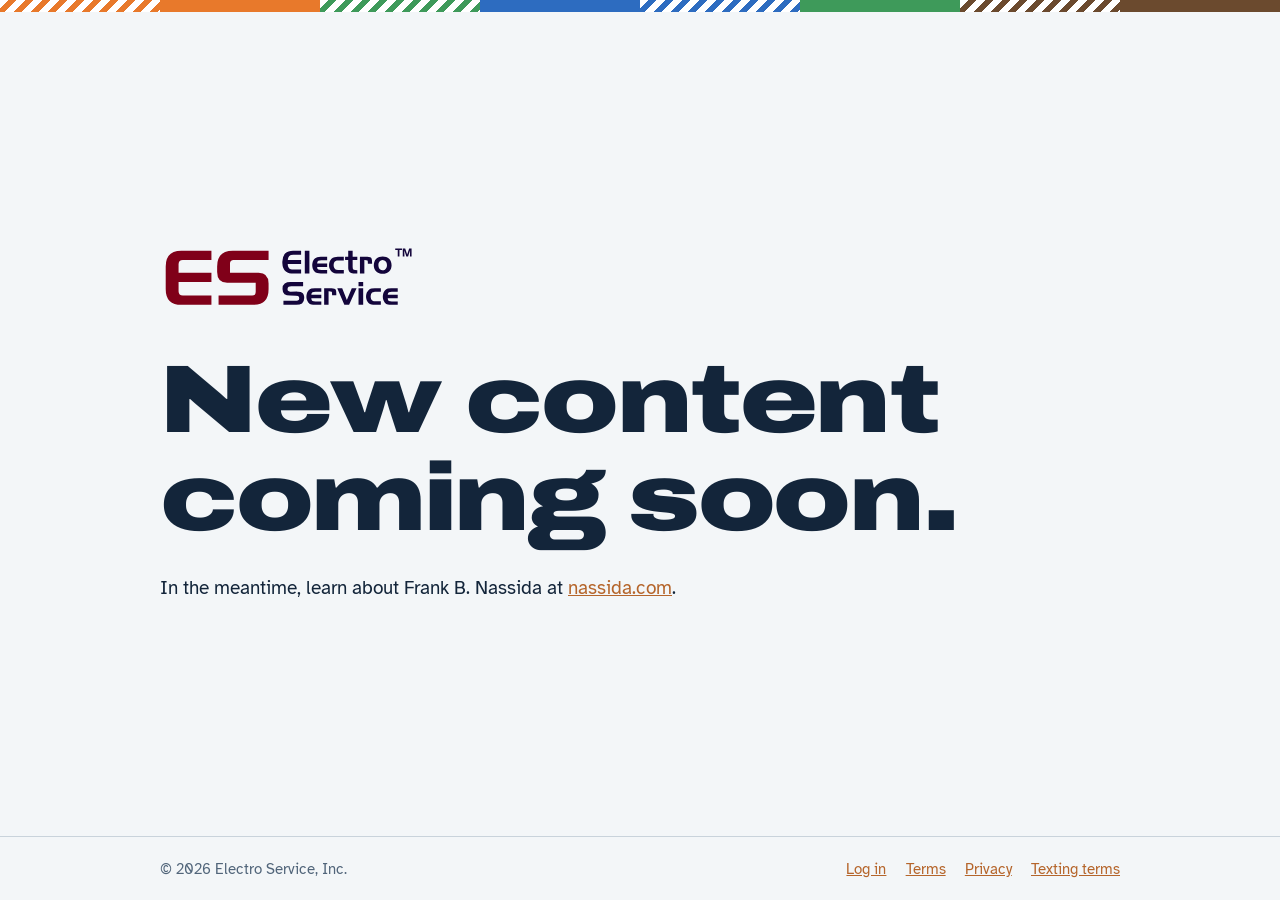
==== commit 8fd204c9: "Logo redrawn as sharp SVG in Handel Gothic Co-Authored-By: Claude Opus 5.5 <noreply@anthropic.com> C" ====
--- a/index.html
+++ b/index.html
@@ -38,14 +38,14 @@
   footer{border-top:1px solid var(--line);padding:1.2rem 1.5rem;color:var(--muted);font-size:.95rem}
   footer .row{max-width:60rem;margin:0 auto;display:flex;justify-content:space-between;flex-wrap:wrap;gap:1rem}
   footer nav{display:flex;gap:1.2rem;flex-wrap:wrap}
-  .brand img{display:block;height:47px;width:auto}
+  .brand img{display:block;height:4.2rem;width:auto}
 </style>
 </head>
 <body>
 <span class="band wires" aria-hidden="true"><i></i><i></i><i></i><i></i><i></i><i></i><i></i><i></i></span>
 <main>
   <div class="inner">
-    <div class="brand"><img src="/assets/logobig.gif" width="182" height="47" alt="Electro Service"></div>
+    <div class="brand"><img src="/assets/logo.svg" width="182" height="47" alt="Electro Service"></div>
     <h1>New content coming soon.</h1>
     <p>In the meantime, learn about Frank B. Nassida at <a href="https://nassida.com" rel="noopener">nassida.com</a>.</p>
   </div>
